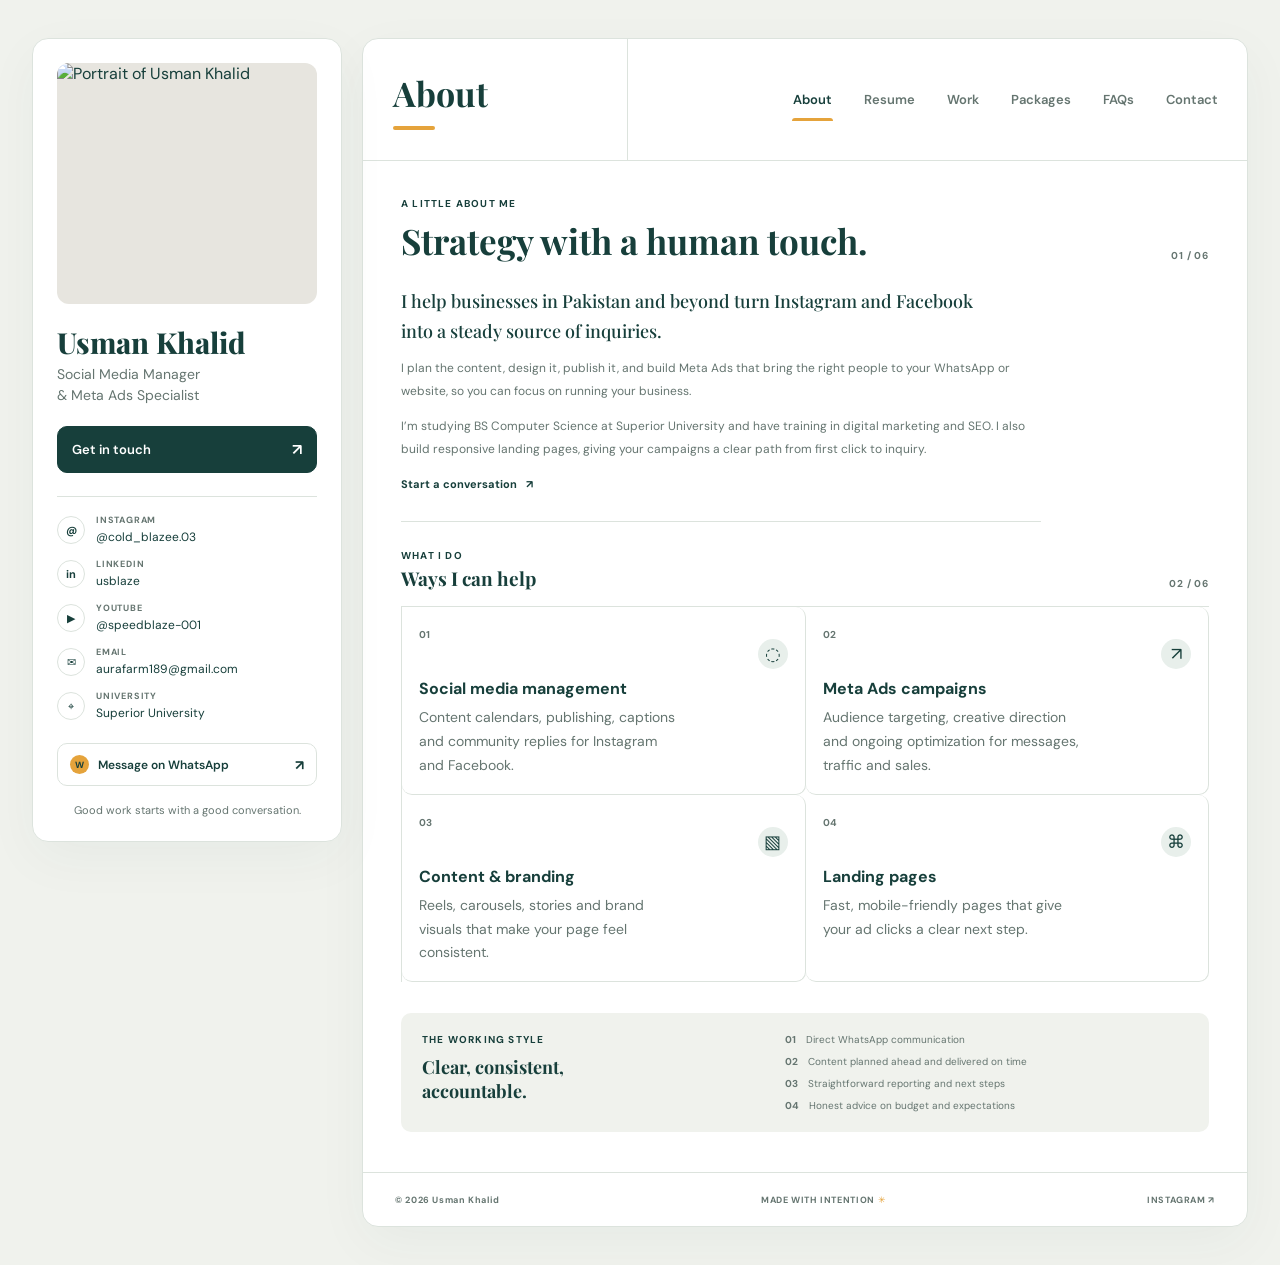
==== index.html @ 77cf6b88 "Add files via upload" ====
<!doctype html>
<html lang="en">
  <head>
    <meta charset="utf-8">
    <meta name="viewport" content="width=device-width, initial-scale=1">
    <meta name="theme-color" content="#f0f2ed">
    <meta name="description" content="Usman Khalid helps businesses grow through social media strategy, content, and Meta Ads.">
    <title>Usman Khalid | Social Media & Meta Ads</title>
    <link rel="preconnect" href="https://fonts.googleapis.com">
    <link rel="preconnect" href="https://fonts.gstatic.com" crossorigin>
    <link href="https://fonts.googleapis.com/css2?family=DM+Sans:wght@400;500;600;700&family=Playfair+Display:wght@500;600;700;800&display=swap" rel="stylesheet">
    <link rel="stylesheet" href="style.css">
    <script src="script.js" defer></script>
  </head>
  <body>
    <main class="layout">
      <aside class="profile-panel" aria-label="Profile">
        <figure class="avatar"><img src="images/usman.png" alt="Portrait of Usman Khalid"></figure>
        <h1>Usman Khalid</h1>
        <p class="role">Social Media Manager<br>&amp; Meta Ads Specialist</p>
        <button class="contact-toggle" type="button" aria-expanded="false" aria-controls="quick-contacts">Get in touch <span aria-hidden="true">↗</span></button>
        <div class="quick-contacts" id="quick-contacts" hidden>
          <a href="https://wa.me/923211192514" target="_blank" rel="noreferrer">WhatsApp <span>↗</span></a>
          <a href="mailto:aurafarm189@gmail.com">Email <span>↗</span></a>
        </div>
        <div class="profile-divider"></div>
        <div class="profile-details">
          <div><span class="detail-icon">@</span><p><small>INSTAGRAM</small><a href="https://instagram.com/cold_blazee.03" target="_blank" rel="noreferrer">@cold_blazee.03</a></p></div>
          <div><span class="detail-icon">in</span><p><small>LINKEDIN</small><a href="https://www.linkedin.com/in/usblaze/" target="_blank" rel="noreferrer">usblaze</a></p></div>
          <div><span class="detail-icon">▶</span><p><small>YOUTUBE</small><a href="https://www.youtube.com/@speedblaze-001" target="_blank" rel="noreferrer">@speedblaze-001</a></p></div>
          <div><span class="detail-icon">✉</span><p><small>EMAIL</small><a href="mailto:aurafarm189@gmail.com">aurafarm189@gmail.com</a></p></div>
          <div><span class="detail-icon">⌖</span><p><small>UNIVERSITY</small><span>Superior University</span></p></div>
        </div>
        <a class="sidebar-whatsapp" href="https://wa.me/923211192514" target="_blank" rel="noreferrer"><span class="whatsapp-mark">W</span><span>Message on WhatsApp</span><b>↗</b></a>
        <p class="sidebar-note">Good work starts with a good conversation.</p>
      </aside>

      <section class="content-panel">
        <div class="section-header">
          <div class="current-section" aria-live="polite">
            <h2 id="current-page-title">About</h2>
            <span class="current-section-bar" aria-hidden="true"></span>
          </div>
          <nav class="section-nav" aria-label="Portfolio sections" role="tablist">
          <button class="nav-tab active" id="tab-about" type="button" role="tab" aria-selected="true" aria-controls="page-about" data-page="about">About</button>
          <button class="nav-tab" id="tab-resume" type="button" role="tab" aria-selected="false" aria-controls="page-resume" data-page="resume">Resume</button>
          <button class="nav-tab" id="tab-work" type="button" role="tab" aria-selected="false" aria-controls="page-work" data-page="work">Work</button>
          <button class="nav-tab" id="tab-packages" type="button" role="tab" aria-selected="false" aria-controls="page-packages" data-page="packages">Packages</button>
          <button class="nav-tab" id="tab-faqs" type="button" role="tab" aria-selected="false" aria-controls="page-faqs" data-page="faqs">FAQs</button>
          <button class="nav-tab" id="tab-contact" type="button" role="tab" aria-selected="false" aria-controls="page-contact" data-page="contact">Contact</button>
          </nav>
        </div>

        <div class="pages">
          <article class="page active" id="page-about" role="tabpanel" aria-labelledby="tab-about" data-page="about">
            <div class="page-heading"><div><p class="eyebrow">A LITTLE ABOUT ME</p><h2>Strategy with a human touch.</h2></div><span class="heading-mark">01 / 06</span></div>
            <div class="intro-copy">
              <p class="lead">I help businesses in Pakistan and beyond turn Instagram and Facebook into a steady source of inquiries.</p>
              <p>I plan the content, design it, publish it, and build Meta Ads that bring the right people to your WhatsApp or website, so you can focus on running your business.</p>
              <p>I’m studying BS Computer Science at Superior University and have training in digital marketing and SEO. I also build responsive landing pages, giving your campaigns a clear path from first click to inquiry.</p>
              <a class="text-link" href="https://wa.me/923211192514?text=Hi%20Usman%2C%20I%27d%20like%20to%20talk%20about%20social%20media%20growth." target="_blank" rel="noreferrer">Start a conversation <span>↗</span></a>
            </div>

            <div class="section-heading"><div><p class="eyebrow">WHAT I DO</p><h3>Ways I can help</h3></div><span>02 / 06</span></div>
            <div class="service-grid">
              <section class="service-item"><span class="service-number">01</span><span class="service-symbol">◌</span><h4>Social media management</h4><p>Content calendars, publishing, captions and community replies for Instagram and Facebook.</p></section>
              <section class="service-item"><span class="service-number">02</span><span class="service-symbol">↗</span><h4>Meta Ads campaigns</h4><p>Audience targeting, creative direction and ongoing optimization for messages, traffic and sales.</p></section>
              <section class="service-item"><span class="service-number">03</span><span class="service-symbol">▧</span><h4>Content &amp; branding</h4><p>Reels, carousels, stories and brand visuals that make your page feel consistent.</p></section>
              <section class="service-item"><span class="service-number">04</span><span class="service-symbol">⌘</span><h4>Landing pages</h4><p>Fast, mobile-friendly pages that give your ad clicks a clear next step.</p></section>
            </div>

            <section class="principles">
              <div><p class="eyebrow">THE WORKING STYLE</p><h3>Clear, consistent, accountable.</h3></div>
              <ul><li><span>01</span> Direct WhatsApp communication</li><li><span>02</span> Content planned ahead and delivered on time</li><li><span>03</span> Straightforward reporting and next steps</li><li><span>04</span> Honest advice on budget and expectations</li></ul>
            </section>
          </article>

          <article class="page" id="page-resume" role="tabpanel" aria-labelledby="tab-resume" data-page="resume" hidden>
            <div class="resume-columns">
              <section class="resume-block"><div class="section-heading"><div><p class="eyebrow">EDUCATION</p><h3>Where I’m learning</h3></div></div><div class="timeline-item"><span class="timeline-dot"></span><p class="timeline-date">2025 — PRESENT</p><h4>Superior University</h4><p>BS Computer Science (BSCS), in progress.</p></div></section>
              <section class="resume-block"><div class="section-heading"><div><p class="eyebrow">EXPERIENCE</p><h3>What I work on</h3></div></div>
                <div class="timeline-item"><span class="timeline-dot"></span><p class="timeline-date">2026 — PRESENT</p><h4>Social Media Manager &amp; Content Creator</h4><p>Plan, design and publish social content, calendars, reels, carousels and captions with a consistent brand kit.</p></div>
                <div class="timeline-item"><span class="timeline-dot"></span><p class="timeline-date">2026</p><h4>Meta Ads · Meta Business Suite</h4><p>Campaign setup for awareness, audience growth and WhatsApp inquiries, including targeting and budget planning.</p></div>
                <div class="timeline-item"><span class="timeline-dot"></span><p class="timeline-date">2026</p><h4>Digital Marketing &amp; SEO Training</h4><p>Professional training in content strategy, SEO, social media marketing and paid advertising.</p></div>
                <div class="timeline-item"><span class="timeline-dot"></span><p class="timeline-date">2026 — PRESENT</p><h4>Web Designer · HTML &amp; CSS</h4><p>Responsive websites and landing pages for businesses and personal projects.</p></div>
              </section>
            </div>
            <section class="skills"><div class="section-heading"><div><p class="eyebrow">TOOLS &amp; STRENGTHS</p><h3>My skills</h3></div></div><div class="skill-grid">
              <div class="skill"><div><span>Social media management</span><b>90%</b></div><span class="skill-track"><i style="--level:90%"></i></span></div>
              <div class="skill"><div><span>Content creation</span><b>85%</b></div><span class="skill-track"><i style="--level:85%"></i></span></div>
              <div class="skill"><div><span>Copywriting &amp; captions</span><b>80%</b></div><span class="skill-track"><i style="--level:80%"></i></span></div>
              <div class="skill"><div><span>Meta Ads</span><b>70%</b></div><span class="skill-track"><i style="--level:70%"></i></span></div>
              <div class="skill"><div><span>Digital marketing &amp; SEO</span><b>75%</b></div><span class="skill-track"><i style="--level:75%"></i></span></div>
              <div class="skill"><div><span>Landing pages · HTML &amp; CSS</span><b>85%</b></div><span class="skill-track"><i style="--level:85%"></i></span></div>
            </div></section>
          </article>

          <article class="page" id="page-work" role="tabpanel" aria-labelledby="tab-work" data-page="work" hidden>
            <p class="page-intro">My content, campaigns and updates live on my social accounts. Pick a platform to connect.</p>
            <div class="social-grid">
              <a class="social-card instagram-card" href="https://instagram.com/cold_blazee.03" target="_blank" rel="noreferrer"><span class="social-index">01 / SOCIAL</span><span class="social-icon">◎</span><span class="social-name">Instagram</span><span class="social-handle">@cold_blazee.03</span><span class="social-arrow">↗</span></a>
              <a class="social-card linkedin-card" href="https://www.linkedin.com/in/usblaze/" target="_blank" rel="noreferrer"><span class="social-index">02 / PROFESSIONAL</span><span class="social-icon">in</span><span class="social-name">LinkedIn</span><span class="social-handle">linkedin.com/in/usblaze</span><span class="social-arrow">↗</span></a>
              <a class="social-card youtube-card" href="https://www.youtube.com/@speedblaze-001" target="_blank" rel="noreferrer"><span class="social-index">03 / VIDEO</span><span class="social-icon">▶</span><span class="social-name">YouTube</span><span class="social-handle">@speedblaze-001</span><span class="social-arrow">↗</span></a>
              <a class="social-card whatsapp-card" href="https://wa.me/923211192514" target="_blank" rel="noreferrer"><span class="social-index">04 / LET’S TALK</span><span class="social-icon">W</span><span class="social-name">WhatsApp</span><span class="social-handle">+92 321 119 2514</span><span class="social-arrow">↗</span></a>
            </div>
            <div class="work-note"><span class="note-star">✳</span><p><b>Have a project in mind?</b><br>Tell me what you’re building and what you want to achieve.</p><a href="#contact" data-go="contact">Let’s discuss <span>↗</span></a></div>
          </article>

          <article class="page" id="page-packages" role="tabpanel" aria-labelledby="tab-packages" data-page="packages" hidden>
            <p class="page-intro">A starting point for your next growth phase. Every plan can be tailored to your goals.</p>
            <div class="pricing-group"><div class="pricing-title"><span>01</span><h3>Social media management</h3><span class="pricing-rule"></span></div><div class="pricing-grid">
              <section class="price-card"><p class="tier">SILVER</p><p class="price">Rs 10,000 <small>/ month</small></p><p class="plan-summary">A focused start on one platform.</p><ul><li>1 platform</li><li>12 designed posts + 2 reels</li><li>Creative captions</li><li>Hashtag research</li><li>Content calendar</li><li>Basic monthly report</li></ul><a href="https://wa.me/923211192514?text=Hi%20Usman%2C%20I%27m%20interested%20in%20the%20Silver%20social%20media%20package." target="_blank" rel="noreferrer">Ask about Silver <span>↗</span></a></section>
              <section class="price-card featured"><span class="popular-tag">MOST POPULAR</span><p class="tier">GOLD</p><p class="price">Rs 18,000 <small>/ month</small></p><p class="plan-summary">Steady content across two platforms.</p><ul><li>2 platforms</li><li>20 designed posts + 6 reels</li><li>10 stories</li><li>Captions and hashtags</li><li>Community replies</li><li>Detailed monthly report</li></ul><a href="https://wa.me/923211192514?text=Hi%20Usman%2C%20I%27m%20interested%20in%20the%20Gold%20social%20media%20package." target="_blank" rel="noreferrer">Ask about Gold <span>↗</span></a></section>
              <section class="price-card"><p class="tier">PLATINUM</p><p class="price">Rs 30,000 <small>/ month</small></p><p class="plan-summary">A full monthly content engine.</p><ul><li>3 platforms</li><li>30 designed posts + 10 reels</li><li>20 stories</li><li>Monthly strategy call</li><li>Competitor review</li><li>Detailed report and plan</li></ul><a href="https://wa.me/923211192514?text=Hi%20Usman%2C%20I%27m%20interested%20in%20the%20Platinum%20social%20media%20package." target="_blank" rel="noreferrer">Ask about Platinum <span>↗</span></a></section>
            </div></div>
            <div class="pricing-group"><div class="pricing-title"><span>02</span><h3>Meta Ads management</h3><span class="pricing-rule"></span></div><div class="pricing-grid">
              <section class="price-card"><p class="tier">BASIC</p><p class="price">Rs 8,000 <small>/ month</small></p><p class="plan-summary">A well-set-up first campaign.</p><ul><li>1 campaign</li><li>2 ad creatives</li><li>Audience setup</li><li>Monthly report</li></ul><a href="https://wa.me/923211192514?text=Hi%20Usman%2C%20I%27m%20interested%20in%20the%20Basic%20Meta%20Ads%20package." target="_blank" rel="noreferrer">Ask about Basic <span>↗</span></a></section>
              <section class="price-card featured"><span class="popular-tag">MOST POPULAR</span><p class="tier">STANDARD</p><p class="price">Rs 15,000 <small>/ month</small></p><p class="plan-summary">More creative testing, more insight.</p><ul><li>2 campaigns</li><li>4 ad creatives</li><li>Weekly optimization</li><li>Bi-weekly report</li></ul><a href="https://wa.me/923211192514?text=Hi%20Usman%2C%20I%27m%20interested%20in%20the%20Standard%20Meta%20Ads%20package." target="_blank" rel="noreferrer">Ask about Standard <span>↗</span></a></section>
              <section class="price-card"><p class="tier">PRO</p><p class="price">Rs 25,000 <small>/ month</small></p><p class="plan-summary">Ongoing campaign management.</p><ul><li>4 campaigns</li><li>8 creatives + retargeting</li><li>Weekly optimization</li><li>Weekly report</li></ul><a href="https://wa.me/923211192514?text=Hi%20Usman%2C%20I%27m%20interested%20in%20the%20Pro%20Meta%20Ads%20package." target="_blank" rel="noreferrer">Ask about Pro <span>↗</span></a></section>
            </div></div>
            <p class="pricing-footnote"><span>✳</span> Ad budget is paid separately to Meta. 50% advance; remaining payment is agreed before work begins. Need something custom? <a href="#contact" data-go="contact">Ask for a quote.</a></p>
          </article>

          <article class="page" id="page-faqs" role="tabpanel" aria-labelledby="tab-faqs" data-page="faqs" hidden>
            <div class="faq-list">
              <details open><summary><span>01</span>What do you need from me to start?<i></i></summary><p>Your logo, brand colors, product photos and partner access to your pages. Please never share your password.</p></details>
              <details><summary><span>02</span>Do you guarantee sales or followers?<i></i></summary><p>I focus on quality work, consistency and honest reporting. Results depend on your product, budget and market, so I don’t promise a specific outcome.</p></details>
              <details><summary><span>03</span>Is the ad budget included?<i></i></summary><p>No. The ad budget goes directly from your account to Meta. My fee covers strategy, creative work and campaign management.</p></details>
              <details><summary><span>04</span>How many revisions do I get?<i></i></summary><p>Two revisions per post or ad creative are included. Any additional revisions can be agreed in advance.</p></details>
              <details><summary><span>05</span>How quickly can we start?<i></i></summary><p>Usually within 3 to 5 working days after we confirm the scope and initial payment.</p></details>
              <details><summary><span>06</span>How do I pay?<i></i></summary><p>Payment options and timing are confirmed before work begins, with a record of each payment.</p></details>
              <details><summary><span>07</span>Can I cancel?<i></i></summary><p>Yes. We’ll agree on notice and payment for any work already underway before the project starts.</p></details>
            </div>
            <div class="faq-footer"><p>Still have a question?</p><a href="#contact" data-go="contact">Send me a message <span>↗</span></a></div>
          </article>

          <article class="page" id="page-contact" role="tabpanel" aria-labelledby="tab-contact" data-page="contact" hidden>
            <div class="contact-layout">
              <div class="contact-copy"><span class="contact-spark">✳</span><h3>Tell me a little<br>about your project.</h3><p>Share where you are now and what you’d like to change. I’ll get back to you with a good next step.</p><a class="email-link" href="mailto:aurafarm189@gmail.com"><small>OR EMAIL ME DIRECTLY</small><span>aurafarm189@gmail.com <b>↗</b></span></a><a class="phone-link" href="https://wa.me/923211192514" target="_blank" rel="noreferrer"><small>WHATSAPP</small><span>+92 321 119 2514 <b>↗</b></span></a></div>
              <form class="contact-form" id="contact-form" action="https://formsubmit.co/aurafarm189@gmail.com" method="POST">
                <input type="hidden" name="_subject" value="New portfolio inquiry for Usman Khalid">
                <input type="hidden" name="_next" id="form-redirect">
                <input type="hidden" name="_template" value="table">
                <input class="honeypot" type="text" name="_honey" tabindex="-1" autocomplete="off" aria-hidden="true">
                <label for="name">Your name</label><input id="name" name="name" type="text" autocomplete="name" placeholder="e.g. Alex Morgan" required>
                <label for="email">Email address</label><input id="email" name="email" type="email" autocomplete="email" placeholder="you@example.com" required>
                <label for="message">What are you looking to achieve?</label><textarea id="message" name="message" rows="5" placeholder="A few details about your project..." required></textarea>
                <button class="submit-button" type="submit"><span>Send message</span><b>↗</b></button>
                <p class="form-note">Your message will be sent by email. <a href="mailto:aurafarm189@gmail.com">Or email me directly.</a></p>
              </form>
            </div>
          </article>
        </div>

        <footer class="site-footer"><span>© 2026 Usman Khalid</span><span>MADE WITH INTENTION <i>✳</i></span><a href="https://instagram.com/cold_blazee.03" target="_blank" rel="noreferrer">INSTAGRAM ↗</a></footer>
      </section>
    </main>
  </body>
</html>
---- style.css ----
:root {
  color-scheme: light;
  --paper: #f0f2ed;
  --panel: #fff;
  --ink: #173f3b;
  --muted: #657570;
  --line: #dce3dd;
  --brown: #173f3b;
  --green: var(--brown);
  --acid-lime: #e5a33b;
  --lime: var(--acid-lime);
  --lime-tint: #e8efeb;
  --coral: #e5a33b;
  --serif: "Playfair Display", Georgia, serif;
  --sans: "DM Sans", sans-serif;
  font-family: var(--sans);
  font-synthesis: none;
  text-rendering: optimizeLegibility;
  -webkit-font-smoothing: antialiased;
  -moz-osx-font-smoothing: grayscale;
  background: var(--paper);
  color: var(--ink);
}

* { box-sizing: border-box; }
body { margin: 0; min-width: 320px; background: var(--paper); }
a { color: inherit; text-decoration: none; }
button, input, textarea { font: inherit; }
button, a, summary { -webkit-tap-highlight-color: transparent; }
.layout { width: min(1240px, calc(100% - 64px)); min-height: 100vh; margin: 0 auto; padding: 38px 0; display: grid; grid-template-columns: 310px minmax(0, 1fr); align-items: start; gap: 20px; }
.profile-panel, .content-panel { background: var(--panel); border: 1px solid #e9e1eb; border-radius: 8px; box-shadow: 0 16px 54px #3923420a; }
.profile-panel { position: sticky; top: 38px; min-height: 720px; padding: 24px; overflow: hidden; }
.avatar { width: 100%; aspect-ratio: 1.08; margin: 0 0 22px; overflow: hidden; border-radius: 7px; background: #e7e2e8; }
.avatar img { width: 100%; height: 100%; display: block; object-fit: cover; object-position: center 31%; }
h1, h2, h3, h4, p { margin-top: 0; }
h1 { margin-bottom: 5px; font: 800 29px/1.14 var(--serif); letter-spacing: 0; }
.role { margin-bottom: 19px; color: var(--muted); font-size: 13px; line-height: 1.55; }
.contact-toggle { width: 100%; display: flex; justify-content: space-between; align-items: center; padding: 12px 14px; border: 1px solid var(--ink); border-radius: 3px; background: var(--ink); color: white; font-size: 12px; font-weight: 600; cursor: pointer; transition: background .2s, color .2s; }
.contact-toggle:hover, .contact-toggle[aria-expanded="true"] { background: transparent; color: var(--ink); }
.contact-toggle span { font-size: 16px; }
.quick-contacts { padding: 6px 12px; border: 1px solid var(--line); border-top: 0; display: grid; gap: 4px; background: #fbf8fc; }
.quick-contacts[hidden] { display: none; }
.quick-contacts a { display: flex; justify-content: space-between; padding: 7px 0; color: var(--muted); font-size: 12px; }
.quick-contacts a:hover { color: var(--green); }
.profile-divider { height: 1px; margin: 23px 0 17px; background: var(--line); }
.profile-details { display: grid; gap: 13px; }
.profile-details > div { min-width: 0; display: flex; align-items: center; gap: 11px; }
.detail-icon { width: 28px; height: 28px; flex: 0 0 28px; display: grid; place-items: center; border: 1px solid var(--line); border-radius: 50%; color: var(--green); font-size: 11px; font-weight: 700; }
.profile-details p { min-width: 0; margin: 0; display: grid; gap: 3px; font-size: 11px; overflow-wrap: anywhere; }
.profile-details small, .contact-copy small { color: #939c95; font-size: 8px; font-weight: 700; letter-spacing: .09em; }
.profile-details a:hover { color: var(--green); }
.sidebar-whatsapp { margin-top: 22px; padding: 11px 12px; display: flex; gap: 9px; align-items: center; border: 1px solid #eadfed; border-radius: 3px; background: #f6f0f8; font-size: 10px; font-weight: 600; transition: transform .2s, background .2s; }
.sidebar-whatsapp:hover { transform: translateY(-2px); background: #eee4f3; }
.whatsapp-mark { width: 19px; height: 19px; display: grid; place-items: center; border-radius: 50%; background: var(--green); color: white; font-size: 9px; font-weight: 700; }
.sidebar-whatsapp b { margin-left: auto; font-size: 14px; }
.sidebar-note { margin: 17px 0 0; text-align: center; color: #998fa0; font-size: 10px; }
.content-panel { min-width: 0; overflow: hidden; }
.text-link:hover span, .work-note a:hover span { transform: translate(2px, -2px); }
.section-header { min-height: 122px; display: grid; grid-template-columns: minmax(210px, 30%) minmax(0, 1fr); border-bottom: 1px solid var(--line); }
.current-section { min-width: 0; padding: 24px 24px 19px 30px; display: flex; flex-direction: column; justify-content: center; align-items: flex-start; border-right: 1px solid var(--line); }
.current-section h2 { margin: 0; color: var(--ink); font: 700 34px/1.16 var(--serif); }
.current-section-bar { width: 42px; height: 4px; margin-top: 13px; display: block; border-radius: 99px; background: linear-gradient(90deg, var(--green), #b788d1); }
.section-nav { min-width: 0; padding: 0 28px; display: flex; justify-content: flex-end; align-items: center; gap: clamp(15px, 2.5vw, 30px); overflow-x: auto; scrollbar-width: none; }
.section-nav::-webkit-scrollbar { display: none; }
.nav-tab { flex: 0 0 auto; position: relative; padding: 12px 1px; border: 0; background: none; color: #81758b; font-size: 13px; font-weight: 600; cursor: pointer; transition: color .18s; }
.nav-tab::after { content: ""; position: absolute; right: 0; bottom: -1px; left: 0; height: 3px; border-radius: 99px 99px 0 0; background: var(--green); transform: scaleX(0); transform-origin: left; transition: transform .22s; }
.nav-tab:hover, .nav-tab.active { color: var(--ink); }
.nav-tab.active::after { transform: scaleX(1); }
.pages { min-height: 720px; }
.page { padding: 36px 38px 40px; font-size: 15px; animation: page-in .3s ease both; }
.page[hidden] { display: none; }
@keyframes page-in { from { opacity: 0; transform: translateY(5px); } to { opacity: 1; transform: translateY(0); } }
.page-heading { display: flex; justify-content: space-between; align-items: end; gap: 16px; margin-bottom: 25px; }
.eyebrow { margin-bottom: 10px; color: var(--green); font-size: 10px; font-weight: 700; letter-spacing: .12em; }
.page-heading h2 { margin: 0; font: 700 35px/1.2 var(--serif); letter-spacing: 0; }
.heading-mark, .section-heading > span { color: #a59aab; font-size: 9px; font-weight: 700; letter-spacing: .08em; white-space: nowrap; }
.intro-copy { max-width: 640px; padding-bottom: 28px; border-bottom: 1px solid var(--line); }
.intro-copy p { margin-bottom: 12px; color: #6f6575; font-size: 12px; line-height: 1.9; }
.intro-copy .lead { max-width: 590px; margin-bottom: 11px; color: var(--ink); font: 500 18px/1.65 var(--serif); }
.text-link { margin-top: 2px; display: inline-flex; gap: 9px; align-items: center; color: var(--green); font-size: 11px; font-weight: 700; }
.text-link span, .work-note a span { transition: transform .2s; }
.section-heading { margin: 27px 0 16px; display: flex; justify-content: space-between; align-items: end; }
.section-heading .eyebrow { margin-bottom: 5px; }
.section-heading h3 { margin: 0; font: 700 19px/1.25 var(--serif); letter-spacing: 0; }
.service-grid { display: grid; grid-template-columns: repeat(2, 1fr); border-top: 1px solid var(--line); border-left: 1px solid var(--line); }
.service-item { min-height: 148px; padding: 16px 17px; position: relative; border-right: 1px solid var(--line); border-bottom: 1px solid var(--line); transition: background .2s; }
.service-item:hover { background: #f8f4fa; }
.service-number { color: #a499ad; font-size: 9px; font-weight: 700; }
.service-symbol { width: 30px; height: 30px; margin: -4px 0 9px auto; display: grid; place-items: center; border-radius: 50%; background: #eee6f3; color: var(--green); font-size: 18px; }
.service-item h4 { margin: 0 0 7px; font-size: 12px; font-weight: 700; }
.service-item p { max-width: 260px; margin: 0; color: var(--muted); font-size: 10px; line-height: 1.7; }
.principles { margin-top: 31px; padding: 20px 21px; display: grid; grid-template-columns: .92fr 1.08fr; gap: 20px; background: #f5f0f7; }
.principles .eyebrow { margin-bottom: 9px; }
.principles h3 { max-width: 190px; margin: 0; font: 700 18px/1.35 var(--serif); letter-spacing: 0; }
.principles ul { margin: 0; padding: 0; display: grid; gap: 9px; list-style: none; }
.principles li { display: flex; gap: 10px; align-items: center; color: #665b6d; font-size: 10px; }
.principles li span { color: #a399ac; font-size: 8px; font-weight: 700; }
.resume-columns { display: grid; grid-template-columns: .84fr 1.16fr; gap: 29px; }
.resume-block .section-heading { margin: 4px 0 21px; }
.timeline-item { position: relative; margin-left: 5px; padding: 0 0 22px 18px; border-left: 1px solid #e5ddea; }
.timeline-item:last-child { padding-bottom: 4px; border-left-color: transparent; }
.timeline-dot { width: 7px; height: 7px; position: absolute; top: 3px; left: -4px; border-radius: 50%; background: var(--green); box-shadow: 0 0 0 3px #eaf0e5; }
.timeline-date { margin-bottom: 6px; color: #90859a; font-size: 8px; font-weight: 700; letter-spacing: .09em; }
.timeline-item h4 { margin: 0 0 5px; font-size: 11px; line-height: 1.5; }
.timeline-item p:last-child { margin: 0; color: var(--muted); font-size: 10px; line-height: 1.65; }
.skills { margin-top: 15px; padding-top: 1px; border-top: 1px solid var(--line); }
.skill-grid { display: grid; grid-template-columns: repeat(2, 1fr); gap: 16px 25px; }
.skill > div { margin-bottom: 7px; display: flex; justify-content: space-between; gap: 8px; font-size: 10px; }
.skill b { color: var(--green); font-size: 9px; }
.skill-track { height: 4px; display: block; overflow: hidden; background: #ebe4ef; }
.skill-track i { width: var(--level); height: 100%; display: block; background: var(--green); animation: skill-in .65s ease both; transform-origin: left; }
@keyframes skill-in { from { transform: scaleX(0); } to { transform: scaleX(1); } }
.page-intro { max-width: 560px; margin: -8px 0 25px; color: var(--muted); font-size: 12px; line-height: 1.8; }
.social-grid { display: grid; grid-template-columns: repeat(2, 1fr); gap: 11px; }
.social-card { min-height: 180px; padding: 17px 18px; position: relative; display: flex; flex-direction: column; align-items: flex-start; justify-content: flex-end; overflow: hidden; border: 1px solid transparent; transition: transform .2s, border-color .2s; }
.social-card:hover { transform: translateY(-3px); border-color: #c9b8d2; }
.instagram-card { background: #f1ebf2; }
.linkedin-card { background: #efedf1; }
.youtube-card { background: #f2ece8; }
.whatsapp-card { background: #eeeaf1; }
.social-index { position: absolute; top: 16px; left: 18px; color: #60546a; font-size: 8px; font-weight: 700; letter-spacing: .1em; }
.social-icon { position: absolute; top: 37px; left: 17px; color: #49365a; font-size: 32px; font-weight: 700; }
.linkedin-card .social-icon, .whatsapp-card .social-icon { width: 32px; height: 32px; display: grid; place-items: center; border: 1.5px solid currentColor; border-radius: 50%; font-size: 14px; }
.youtube-card .social-icon { font-size: 25px; }
.social-name { font: 700 18px/1.2 var(--serif); letter-spacing: 0; }
.social-handle { margin-top: 5px; color: #5e5267; font-size: 10px; }
.social-arrow { position: absolute; right: 17px; bottom: 17px; font-size: 16px; transition: transform .2s; }
.social-card:hover .social-arrow { transform: translate(2px, -2px); }
.work-note { margin-top: 19px; padding: 15px 16px; display: flex; align-items: center; gap: 12px; border: 1px solid var(--line); }
.note-star { color: var(--coral); font-size: 20px; }
.work-note p { flex: 1; margin: 0; color: var(--muted); font-size: 10px; line-height: 1.6; }
.work-note p b { color: var(--ink); font-size: 11px; }
.work-note a { display: flex; gap: 6px; align-items: center; font-size: 10px; font-weight: 700; white-space: nowrap; }
.pricing-group { margin: 27px 0 0; }
.pricing-title { margin-bottom: 13px; display: flex; align-items: center; gap: 11px; }
.pricing-title > span:first-child { color: var(--green); font-size: 9px; font-weight: 700; }
.pricing-title h3 { margin: 0; font: 700 15px/1.3 var(--serif); letter-spacing: 0; }
.pricing-rule { height: 1px; flex: 1; background: var(--line); }
.pricing-grid { display: grid; grid-template-columns: repeat(3, 1fr); gap: 9px; align-items: stretch; }
.price-card { min-width: 0; padding: 15px 13px 13px; position: relative; border: 1px solid var(--line); background: #fff; transition: transform .2s, border-color .2s; }
.price-card:hover { transform: translateY(-3px); border-color: #aa90bc; }
.price-card.featured { border-color: #baa8c5; background: #fbf8fc; }
.popular-tag { position: absolute; top: -1px; right: -1px; padding: 4px 6px; background: var(--green); color: white; font-size: 7px; font-weight: 700; letter-spacing: .06em; }
.tier { margin-bottom: 10px; color: var(--green); font-size: 8px; font-weight: 700; letter-spacing: .12em; }
.price { margin-bottom: 5px; font: 700 17px/1.2 var(--serif); letter-spacing: 0; }
.price small { color: var(--muted); font: 400 8px var(--sans); white-space: nowrap; }
.plan-summary { min-height: 29px; margin: 0 0 11px; color: var(--muted); font-size: 9px; line-height: 1.5; }
.price-card ul { min-height: 122px; margin: 0; padding: 10px 0; display: grid; align-content: start; gap: 8px; border-top: 1px solid var(--line); list-style: none; }
.price-card li { position: relative; padding-left: 12px; color: #65596b; font-size: 9px; line-height: 1.4; }
.price-card li::before { content: "✓"; position: absolute; left: 0; color: var(--green); font-size: 9px; }
.price-card > a { min-height: 32px; padding: 7px 8px; display: flex; justify-content: space-between; align-items: center; border: 1px solid var(--line); font-size: 9px; font-weight: 700; transition: background .2s, color .2s; }
.price-card > a:hover { border-color: var(--ink); background: var(--ink); color: white; }
.pricing-footnote { margin: 18px 0 0; color: var(--muted); font-size: 10px; line-height: 1.7; }
.pricing-footnote > span { margin-right: 5px; color: var(--coral); }
.pricing-footnote a { color: var(--green); font-weight: 700; text-decoration: underline; text-underline-offset: 3px; }
.faq-list { border-top: 1px solid var(--line); }
.faq-list details { border-bottom: 1px solid var(--line); }
.faq-list summary { min-height: 61px; display: grid; grid-template-columns: 32px 1fr 18px; align-items: center; gap: 10px; cursor: pointer; list-style: none; font-size: 12px; font-weight: 600; }
.faq-list summary::-webkit-details-marker { display: none; }
.faq-list summary > span { color: #a297ac; font-size: 9px; }
.faq-list summary i { width: 16px; height: 16px; position: relative; }
.faq-list summary i::before, .faq-list summary i::after { content: ""; position: absolute; top: 7px; left: 3px; width: 10px; height: 1px; background: var(--green); transition: transform .2s; }
.faq-list summary i::after { transform: rotate(90deg); }
.faq-list details[open] summary i::after { transform: rotate(0); }
.faq-list details p { max-width: 590px; margin: -3px 35px 18px 42px; color: var(--muted); font-size: 11px; line-height: 1.8; }
.faq-footer { margin-top: 23px; padding: 15px 16px; display: flex; justify-content: space-between; align-items: center; background: #f5f0f7; }
.faq-footer p { margin: 0; font-size: 11px; font-weight: 600; }
.faq-footer a { color: var(--green); font-size: 10px; font-weight: 700; }
.contact-layout { display: grid; grid-template-columns: .9fr 1.1fr; gap: 27px; align-items: start; }
.contact-copy { padding: 19px 15px 12px 0; }
.contact-spark { color: var(--coral); font-size: 22px; }
.contact-copy h3 { margin: 17px 0 11px; font: 700 24px/1.35 var(--serif); letter-spacing: 0; }
.contact-copy > p { max-width: 255px; margin-bottom: 25px; color: var(--muted); font-size: 11px; line-height: 1.8; }
.email-link, .phone-link { margin-top: 14px; display: grid; gap: 5px; }
.email-link span, .phone-link span { display: flex; align-items: center; gap: 6px; font-size: 10px; font-weight: 600; overflow-wrap: anywhere; }
.email-link b, .phone-link b { color: var(--green); font-size: 13px; }
.contact-form { padding: 21px; border: 1px solid var(--line); background: #fff; }
.contact-form label { margin: 0 0 7px; display: block; color: #625669; font-size: 10px; font-weight: 600; }
.contact-form input, .contact-form textarea { width: 100%; margin-bottom: 16px; padding: 11px 12px; border: 1px solid #e7deeb; border-radius: 2px; outline: 0; background: #fff; color: var(--ink); font-size: 11px; transition: border-color .2s, box-shadow .2s; }
.honeypot { display: none !important; }
.contact-form input:focus, .contact-form textarea:focus { border-color: #906eaa; box-shadow: 0 0 0 3px #906eaa1c; }
.contact-form input::placeholder, .contact-form textarea::placeholder { color: #a297ac; }
.contact-form textarea { min-height: 110px; resize: vertical; }
.submit-button { width: 100%; min-height: 42px; padding: 0 13px; display: flex; justify-content: space-between; align-items: center; border: 1px solid var(--green); background: var(--green); color: white; font-size: 11px; font-weight: 700; cursor: pointer; transition: background .2s, color .2s; }
.submit-button:hover { background: white; color: var(--green); }
.submit-button b { font-size: 15px; }
.form-note { margin: 9px 0 0; color: #92879b; font-size: 9px; }
.form-note a { color: var(--green); text-decoration: underline; text-underline-offset: 2px; }
.form-status { min-height: 0; margin: 0; color: var(--green); font-size: 10px; }
.site-footer { min-height: 54px; padding: 0 32px; display: flex; justify-content: space-between; align-items: center; gap: 10px; border-top: 1px solid var(--line); color: #a297ac; font-size: 8px; font-weight: 700; letter-spacing: .07em; }
.site-footer i { color: var(--coral); font-style: normal; }
.site-footer a:hover { color: var(--green); }

@media (max-width: 960px) {
  .layout { width: min(760px, calc(100% - 36px)); padding: 22px 0 28px; grid-template-columns: 1fr; gap: 14px; }
  .profile-panel { position: relative; top: auto; min-height: 0; padding: 20px; display: grid; grid-template-columns: 130px 1fr; grid-template-areas: "avatar info" "contacts contacts" "details details" "wa wa" "note note"; column-gap: 19px; }
  .avatar { grid-area: avatar; width: 130px; height: 130px; margin: 18px 0 0; font-size: 48px; }
  h1 { grid-area: info; align-self: end; margin: 0 0 4px; font-size: 25px; }
  .role { grid-area: info; align-self: end; margin: 0 0 33px; font-size: 11px; }
  .contact-toggle { grid-area: contacts; margin-top: 17px; }
  .quick-contacts { grid-area: contacts; align-self: end; transform: translateY(78px); z-index: 1; }
  .profile-divider { display: none; }
  .profile-details { grid-area: details; margin-top: 19px; grid-template-columns: repeat(2, minmax(0, 1fr)); gap: 12px; }
  .sidebar-whatsapp { grid-area: wa; margin-top: 16px; }
  .sidebar-note { grid-area: note; margin-top: 12px; }
  .pages { min-height: 620px; }
  .page { padding: 30px 28px 32px; }
  .section-nav { padding: 0 26px; gap: clamp(14px, 4vw, 31px); }
}

@media (max-width: 600px) {
  body { background: var(--paper); }
  .layout { width: 100%; padding: 0; gap: 0; }
  .profile-panel, .content-panel { border-right: 0; border-left: 0; border-radius: 0; box-shadow: none; }
  .profile-panel { padding: 18px 20px 16px; grid-template-columns: 92px 1fr; column-gap: 15px; }
  .avatar { width: 92px; height: 92px; margin: 0; }
  h1 { align-self: center; margin-top: 0; font-size: 23px; }
  .role { align-self: center; margin: 35px 0 0; font-size: 10px; }
  .contact-toggle { margin-top: 14px; }
  .profile-details { grid-template-columns: repeat(2, minmax(0, 1fr)); gap: 11px 8px; }
  .profile-details > div { gap: 7px; }
  .detail-icon { width: 25px; height: 25px; flex-basis: 25px; font-size: 10px; }
  .profile-details p { font-size: 9px; }
  .profile-details small { font-size: 7px; }
  .sidebar-whatsapp { margin-top: 14px; }
  .sidebar-note { margin-bottom: 0; }
  .section-nav { height: 54px; padding: 0 20px; gap: 23px; }
  .nav-tab { font-size: 10px; }
  .pages { min-height: 560px; }
  .page { padding: 27px 20px 29px; }
  .page-heading { margin-bottom: 21px; }
  .page-heading h2 { font-size: 27px; }
  .eyebrow { font-size: 8px; }
  .heading-mark { font-size: 8px; }
  .intro-copy .lead { font-size: 16px; }
  .intro-copy p { font-size: 11px; }
  .service-item { min-height: 152px; padding: 13px 12px; }
  .service-item h4 { font-size: 11px; }
  .service-item p { font-size: 9px; }
  .service-symbol { width: 26px; height: 26px; font-size: 16px; }
  .principles { padding: 16px 14px; grid-template-columns: 1fr; gap: 15px; }
  .principles h3 { max-width: none; font-size: 17px; }
  .principles li { font-size: 9px; }
  .resume-columns { grid-template-columns: 1fr; gap: 19px; }
  .resume-block .section-heading { margin-bottom: 15px; }
  .skills { margin-top: 3px; }
  .skill-grid { gap: 15px 13px; }
  .skill > div { font-size: 9px; }
  .skill b { font-size: 8px; }
  .page-intro { font-size: 11px; }
  .social-grid { gap: 8px; }
  .social-card { min-height: 155px; padding: 14px; }
  .social-index { top: 13px; left: 14px; font-size: 7px; }
  .social-icon { top: 32px; left: 14px; font-size: 27px; }
  .social-name { font-size: 16px; }
  .social-handle { max-width: 100%; font-size: 8px; overflow-wrap: anywhere; }
  .social-arrow { right: 12px; bottom: 13px; }
  .work-note { flex-wrap: wrap; gap: 8px; }
  .work-note p { min-width: calc(100% - 35px); }
  .work-note a { margin-left: 28px; }
  .pricing-title h3 { font-size: 13px; }
  .pricing-grid { grid-template-columns: 1fr; gap: 9px; }
  .price-card { padding: 15px; }
  .price-card ul { min-height: 0; grid-template-columns: repeat(2, minmax(0, 1fr)); column-gap: 10px; }
  .price-card .plan-summary { min-height: 0; }
  .popular-tag { font-size: 7px; }
  .faq-list summary { min-height: 59px; grid-template-columns: 24px 1fr 17px; gap: 7px; font-size: 11px; }
  .faq-list details p { margin-left: 31px; font-size: 10px; }
  .faq-footer { gap: 8px; }
  .faq-footer p { font-size: 10px; }
  .faq-footer a { font-size: 9px; white-space: nowrap; }
  .contact-layout { grid-template-columns: 1fr; gap: 18px; }
  .contact-copy { padding: 1px 0 0; }
  .contact-copy h3 { margin: 10px 0 8px; font-size: 21px; }
  .contact-copy > p { max-width: 340px; margin-bottom: 14px; font-size: 10px; }
  .email-link, .phone-link { margin-top: 11px; }
  .contact-form { padding: 16px; }
  .site-footer { min-height: 48px; padding: 0 18px; font-size: 7px; letter-spacing: .03em; }
}

@media (prefers-reduced-motion: reduce) {
  *, *::before, *::after { scroll-behavior: auto !important; animation-duration: .01ms !important; animation-iteration-count: 1 !important; transition-duration: .01ms !important; }
}

.profile-panel, .content-panel { border-radius: 16px; }
.avatar { border-radius: 12px; }
.contact-toggle, .quick-contacts, .sidebar-whatsapp, .service-item, .principles,
.social-card, .work-note, .price-card, .price-card > a, .faq-footer,
.contact-form, .submit-button { border-radius: 10px; }
.contact-form input, .contact-form textarea { border-radius: 8px; }

.thank-you-screen {
  min-height: 100svh;
  padding: 28px;
  display: grid;
  place-items: center;
  background: radial-gradient(ellipse at 50% 20%, #faf6fc 0, #f1eaf6 65%, #eee6f3 100%);
}
.thank-you-card {
  width: min(100%, 480px);
  min-height: 510px;
  padding: 44px 48px 36px;
  display: flex;
  flex-direction: column;
  align-items: center;
  text-align: center;
  border: 1px solid #e8dcef;
  border-radius: 24px;
  background: #fff;
  box-shadow: 0 18px 48px #41225914;
  animation: page-in .45s ease both;
}
.success-mark {
  width: 68px;
  height: 68px;
  margin-bottom: 22px;
  display: grid;
  place-items: center;
  border-radius: 50%;
  background: var(--green);
  color: #fff;
  font-size: 32px;
  font-weight: 500;
}
.thank-you-card h1 {
  margin: 0 0 12px;
  color: var(--green);
  font: 700 34px/1.2 Georgia, "Times New Roman", serif;
  letter-spacing: 0;
}
.thank-you-copy {
  max-width: 370px;
  margin: 0 0 26px;
  color: #5f526c;
  font-size: 15px;
  line-height: 1.8;
}
.thank-you-actions { width: 100%; margin-bottom: 29px; display: grid; grid-template-columns: 1fr 1fr; gap: 8px; }
.thank-you-actions a { min-height: 48px; padding: 0 12px; display: flex; justify-content: center; align-items: center; border-radius: 12px; font-size: 13px; font-weight: 700; transition: transform .18s, background .18s; }
.thank-you-actions a:hover { transform: translateY(-2px); }
.primary-action { background: var(--green); color: white; }
.primary-action:hover { background: #452858; }
.secondary-action { background: #f3edf7; color: var(--green); }
.secondary-action:hover { background: #e9dff0; }
.thank-you-name { margin: 0 0 7px; color: #6f6578; font-size: 13px; }
.thank-you-socials { display: flex; flex-wrap: wrap; justify-content: center; gap: 8px 18px; }
.thank-you-socials a { color: var(--green); font-size: 12px; font-weight: 500; transition: color .18s; }
.thank-you-socials a:hover { color: var(--coral); }

@media (max-width: 600px) {
  .thank-you-screen { padding: 18px; }
  .thank-you-card { min-height: 0; padding: 38px 23px 31px; border-radius: 20px; }
  .thank-you-card h1 { font-size: 31px; }
  .thank-you-copy { font-size: 14px; }
  .thank-you-actions { gap: 7px; }
  .thank-you-actions a { min-height: 46px; padding: 0 8px; font-size: 11px; }
  .thank-you-socials { gap: 9px 14px; }
}

.page:not([data-page="about"]) > .page-intro { margin-top: 0; }
.role { font-size: 14px; }
.profile-details p { font-size: 12px; }
.profile-details small { font-size: 9px; }
.contact-toggle { font-size: 13px; }
.sidebar-whatsapp { font-size: 12px; }
.sidebar-note { font-size: 11px; }
.heading-mark, .section-heading > span { font-size: 10px; }
.service-number, .principles li span { font-size: 10px; }
.timeline-dot { background: var(--green); box-shadow: 0 0 0 3px #f0e7f5; }
.resume-block .section-heading h3 { font-size: 25px; }
.timeline-date { font-size: 11px; }
.timeline-item h4 { font-size: 15px; }
.timeline-item p:last-child { font-size: 14px; }
.skill > div { font-size: 14px; }
.service-item h4 { font-size: 16px; }
.service-item p { font-size: 14px; }
.page-intro { font-size: 15px; }
.faq-list summary { font-size: 15px; }
.faq-list details p { font-size: 14px; }
.price-card .tier { font-size: 10px; }
.price-card .price small { font-size: 10px; }
.faq-list summary > span { font-size: 10px; }
.site-footer { font-size: 9px; }

@media (max-width: 960px) {
  .section-header { min-height: 108px; grid-template-columns: minmax(180px, 30%) minmax(0, 1fr); }
  .current-section { padding: 18px; }
  .current-section h2 { font-size: 30px; }
  .section-nav { padding: 0 18px; gap: clamp(10px, 2vw, 18px); }
  .nav-tab { font-size: 12px; }
  .page { padding: 30px 28px 34px; }
}

@media (max-width: 600px) {
  .section-header { min-height: 0; grid-template-columns: 1fr; }
  .current-section { padding: 19px 20px 13px; border-right: 0; }
  .current-section h2 { font-size: 30px; }
  .current-section-bar { width: 38px; height: 3px; margin-top: 8px; }
  .section-nav { height: 56px; padding: 0 20px; justify-content: flex-start; gap: clamp(17px, 6vw, 25px); border-top: 1px solid var(--line); }
  .nav-tab { padding: 10px 1px; font-size: 12px; }
  .page { padding: 28px 22px 32px; }
  .page-heading { margin-bottom: 22px; }
  .page-heading h2 { font-size: 30px; }
  .eyebrow { font-size: 9px; }
  .heading-mark, .section-heading > span { font-size: 9px; }
  .intro-copy .lead { font-size: 19px; }
  .intro-copy p { font-size: 13px; }
  .section-heading h3 { font-size: 21px; }
  .service-item { min-height: 154px; padding: 14px; }
  .service-item h4 { font-size: 13px; }
  .service-item p { font-size: 11px; }
  .principles h3 { font-size: 20px; }
  .principles li { font-size: 11px; }
  .timeline-date { font-size: 9px; }
  .timeline-item h4 { font-size: 13px; }
  .timeline-item p:last-child { font-size: 12px; }
  .skill > div { font-size: 11px; }
  .skill b { font-size: 10px; }
  .page-intro { font-size: 13px; }
  .resume-block .section-heading h3 { font-size: 23px; }
  .timeline-date { font-size: 10px; }
  .timeline-item h4 { font-size: 14px; }
  .timeline-item p:last-child { font-size: 13px; }
  .skill > div { font-size: 12px; }
  .service-item h4 { font-size: 13px; }
  .service-item p { font-size: 12px; }
  .faq-list summary { font-size: 13px; }
  .faq-list details p { font-size: 12px; }
  .social-card { min-height: 165px; }
  .social-index { font-size: 9px; }
  .social-name { font-size: 20px; }
  .social-handle { font-size: 11px; }
  .pricing-title h3 { font-size: 16px; }
  .price { font-size: 20px; }
  .plan-summary { font-size: 12px; }
  .price-card li { font-size: 11px; }
  .price-card > a { font-size: 12px; }
  .faq-list summary { min-height: 62px; font-size: 13px; }
  .faq-list details p { font-size: 12px; }
  .contact-copy h3 { font-size: 25px; }
  .contact-copy > p { font-size: 12px; }
  .contact-form label { font-size: 12px; }
  .contact-form input, .contact-form textarea { font-size: 14px; }
  .site-footer { font-size: 7px; }
}

@media (min-width: 601px) and (max-width: 760px) {
  .resume-columns { grid-template-columns: 1fr; gap: 20px; }
}

.profile-panel, .content-panel { border-color: var(--line); box-shadow: 0 16px 54px #173f3b0b; }
.avatar { background: #e7e5df; }
.quick-contacts { background: #fff; }
.quick-contacts a:hover, .profile-details a:hover, .site-footer a:hover { color: var(--brown); }
.detail-icon { color: var(--brown); }
.profile-details small, .contact-copy small { color: #657570; }
.sidebar-whatsapp { border-color: var(--line); background: #fff; }
.sidebar-whatsapp:hover { background: var(--lime-tint); }
.whatsapp-mark { background: var(--acid-lime); color: var(--ink); }
.sidebar-note { color: var(--muted); }
.current-section-bar { background: var(--acid-lime); }
.nav-tab { color: var(--muted); }
.nav-tab::after { background: var(--acid-lime); }
.heading-mark, .section-heading > span { color: var(--muted); }
.intro-copy p { color: var(--muted); }
.service-item:hover { background: #f0f2ed; }
.service-number, .principles li span { color: var(--muted); }
.service-symbol { background: var(--lime-tint); color: var(--brown); }
.principles, .faq-footer { background: #f0f2ed; }
.principles li { color: var(--muted); }
.timeline-item { border-left-color: var(--line); }
.timeline-dot { background: var(--acid-lime); box-shadow: 0 0 0 3px var(--lime-tint); }
.timeline-date { color: var(--muted); }
.skill-track { background: var(--line); }
.skill-track i { background: var(--acid-lime); }
.social-card:hover { border-color: var(--brown); }
.instagram-card, .linkedin-card, .youtube-card { background: #f0f2ed; }
.whatsapp-card { background: var(--lime-tint); }
.social-index, .social-handle { color: var(--muted); }
.social-icon { color: var(--brown); }
.price-card:hover { border-color: var(--brown); }
.price-card.featured { border-color: #d5b474; background: #faf9f3; }
.popular-tag { background: var(--acid-lime); color: var(--ink); }
.tier, .pricing-title > span:first-child, .price-card li::before,
.pricing-footnote a, .faq-footer a, .email-link b, .phone-link b { color: var(--brown); }
.price-card li { color: var(--muted); }
.faq-list summary > span { color: var(--muted); }
.faq-list summary i::before, .faq-list summary i::after { background: var(--brown); }
.contact-form label { color: var(--brown); }
.contact-form input, .contact-form textarea { border-color: var(--line); }
.contact-form input:focus, .contact-form textarea:focus { border-color: var(--brown); box-shadow: 0 0 0 3px #e5a33b44; }
.contact-form input::placeholder, .contact-form textarea::placeholder { color: #7b8984; }
.submit-button { border-color: var(--acid-lime); background: var(--acid-lime); color: var(--ink); }
.submit-button:hover { border-color: var(--brown); background: var(--brown); color: #fff; }
.form-note, .site-footer { color: var(--muted); }
.thank-you-screen { background: var(--paper); }
.thank-you-card { border-color: var(--line); box-shadow: 0 18px 48px #173f3b12; }
.success-mark { background: var(--acid-lime); color: var(--ink); }
.thank-you-card h1, .thank-you-socials a { color: var(--brown); }
.thank-you-copy, .thank-you-name { color: var(--muted); }
.primary-action { background: var(--acid-lime); color: var(--ink); }
.primary-action:hover { background: #d2932f; }
.secondary-action { border: 1px solid var(--line); background: #fff; color: var(--brown); }
.secondary-action:hover { background: var(--lime-tint); }
.thank-you-socials a:hover { color: var(--ink); }
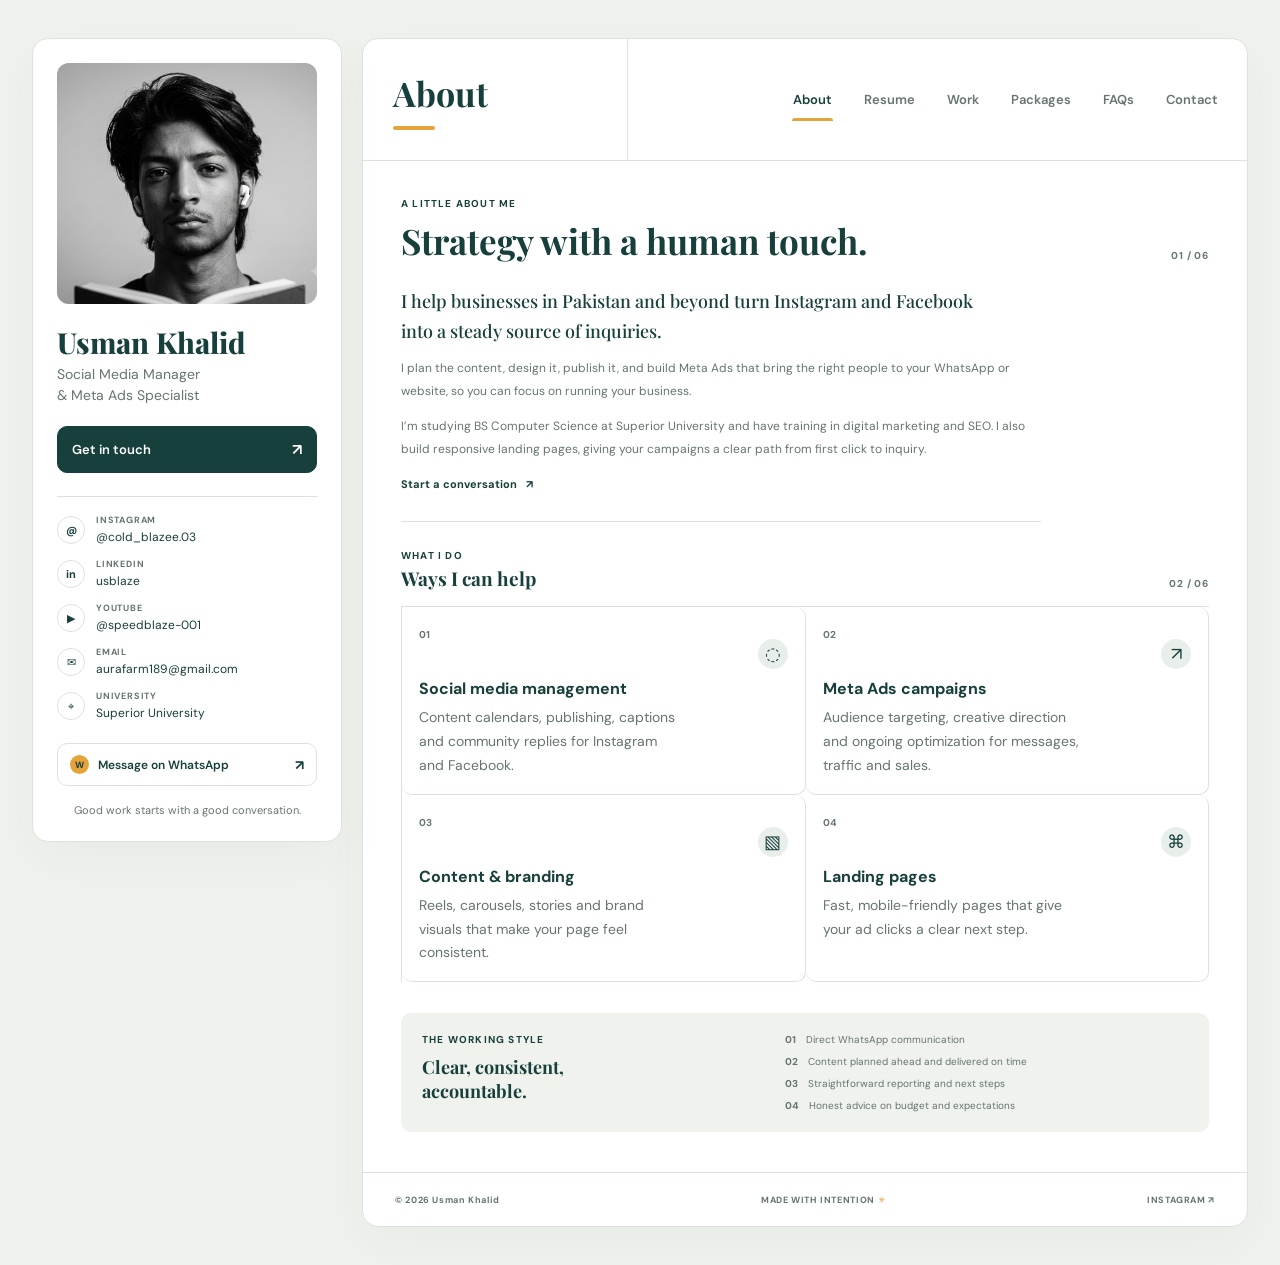
==== commit c53254dc: "Update avatar image source in index.html" ====
--- a/index.html
+++ b/index.html
@@ -15,7 +15,7 @@
   <body>
     <main class="layout">
       <aside class="profile-panel" aria-label="Profile">
-        <figure class="avatar"><img src="images/usman.png" alt="Portrait of Usman Khalid"></figure>
+        <figure class="avatar"><img src="usman.png" alt="Portrait of Usman Khalid"></figure>
         <h1>Usman Khalid</h1>
         <p class="role">Social Media Manager<br>&amp; Meta Ads Specialist</p>
         <button class="contact-toggle" type="button" aria-expanded="false" aria-controls="quick-contacts">Get in touch <span aria-hidden="true">↗</span></button>
@@ -156,4 +156,4 @@
       </section>
     </main>
   </body>
-</html>+</html>
